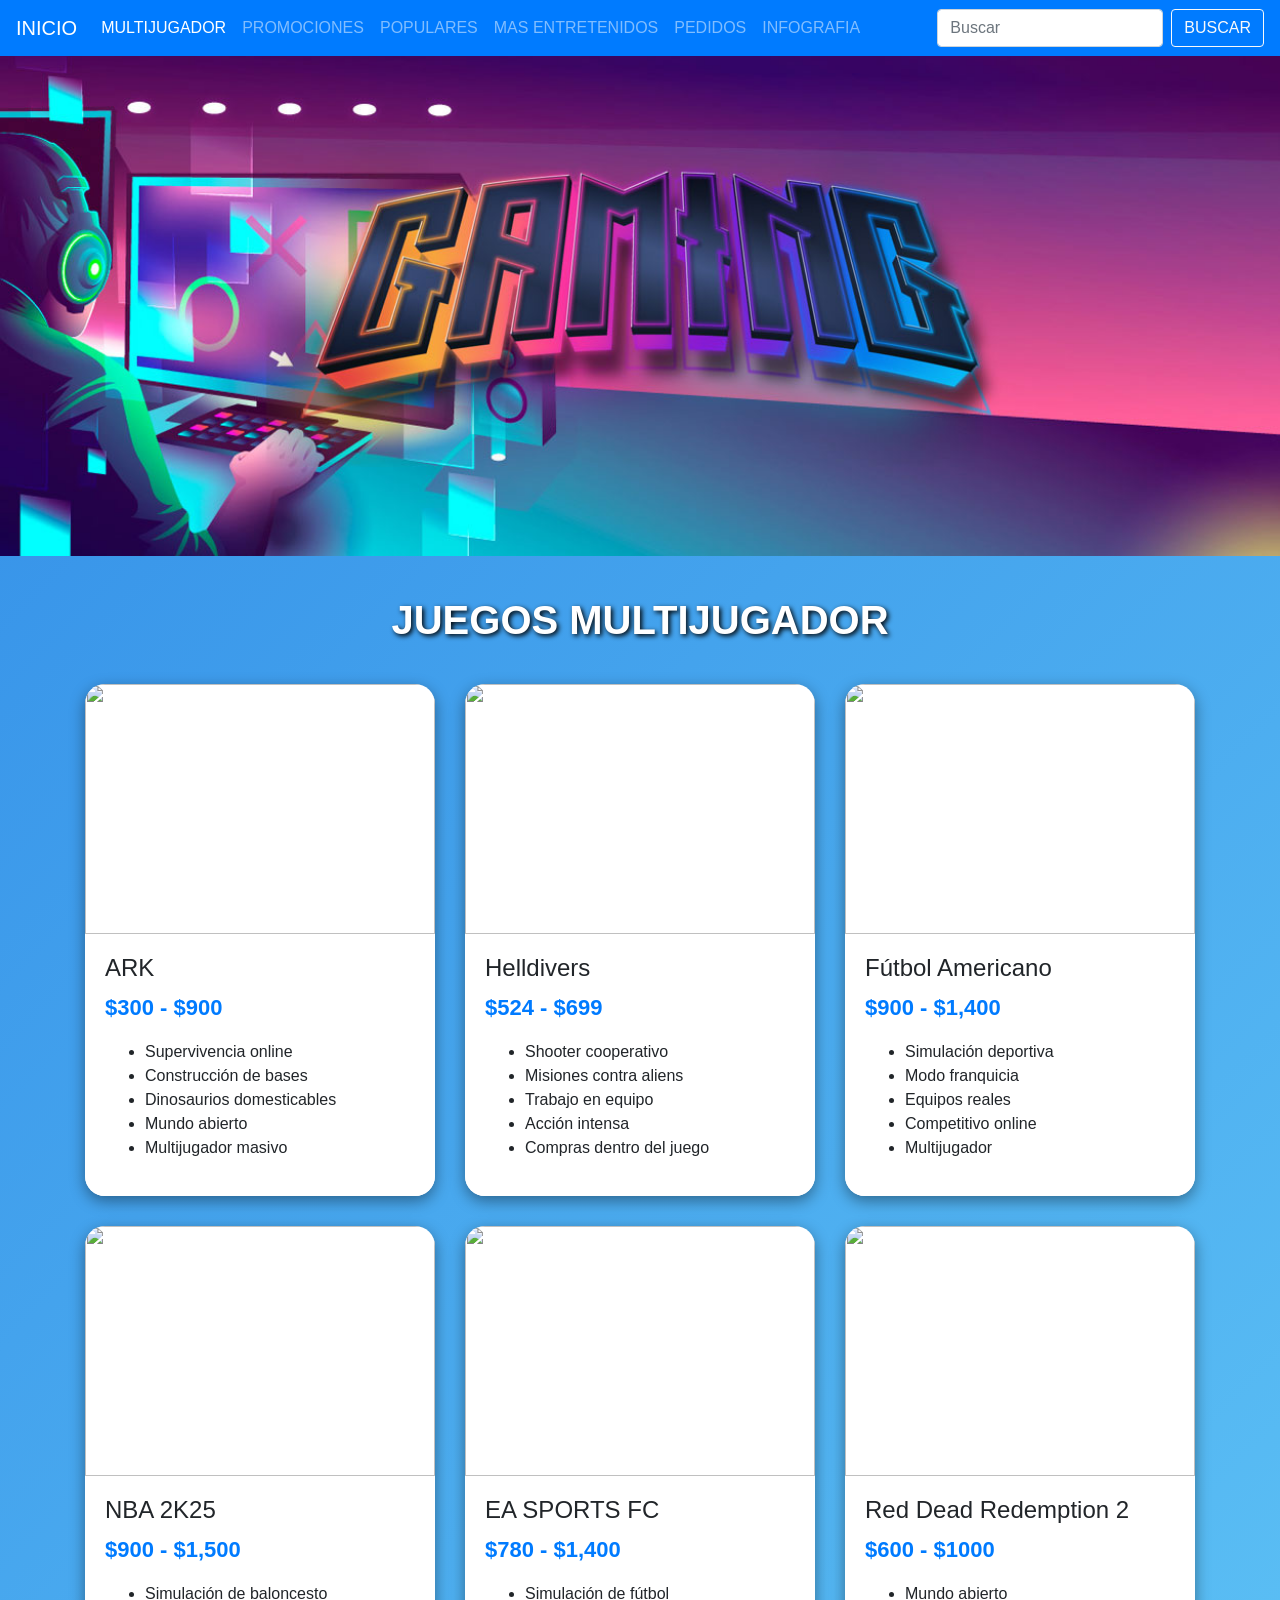
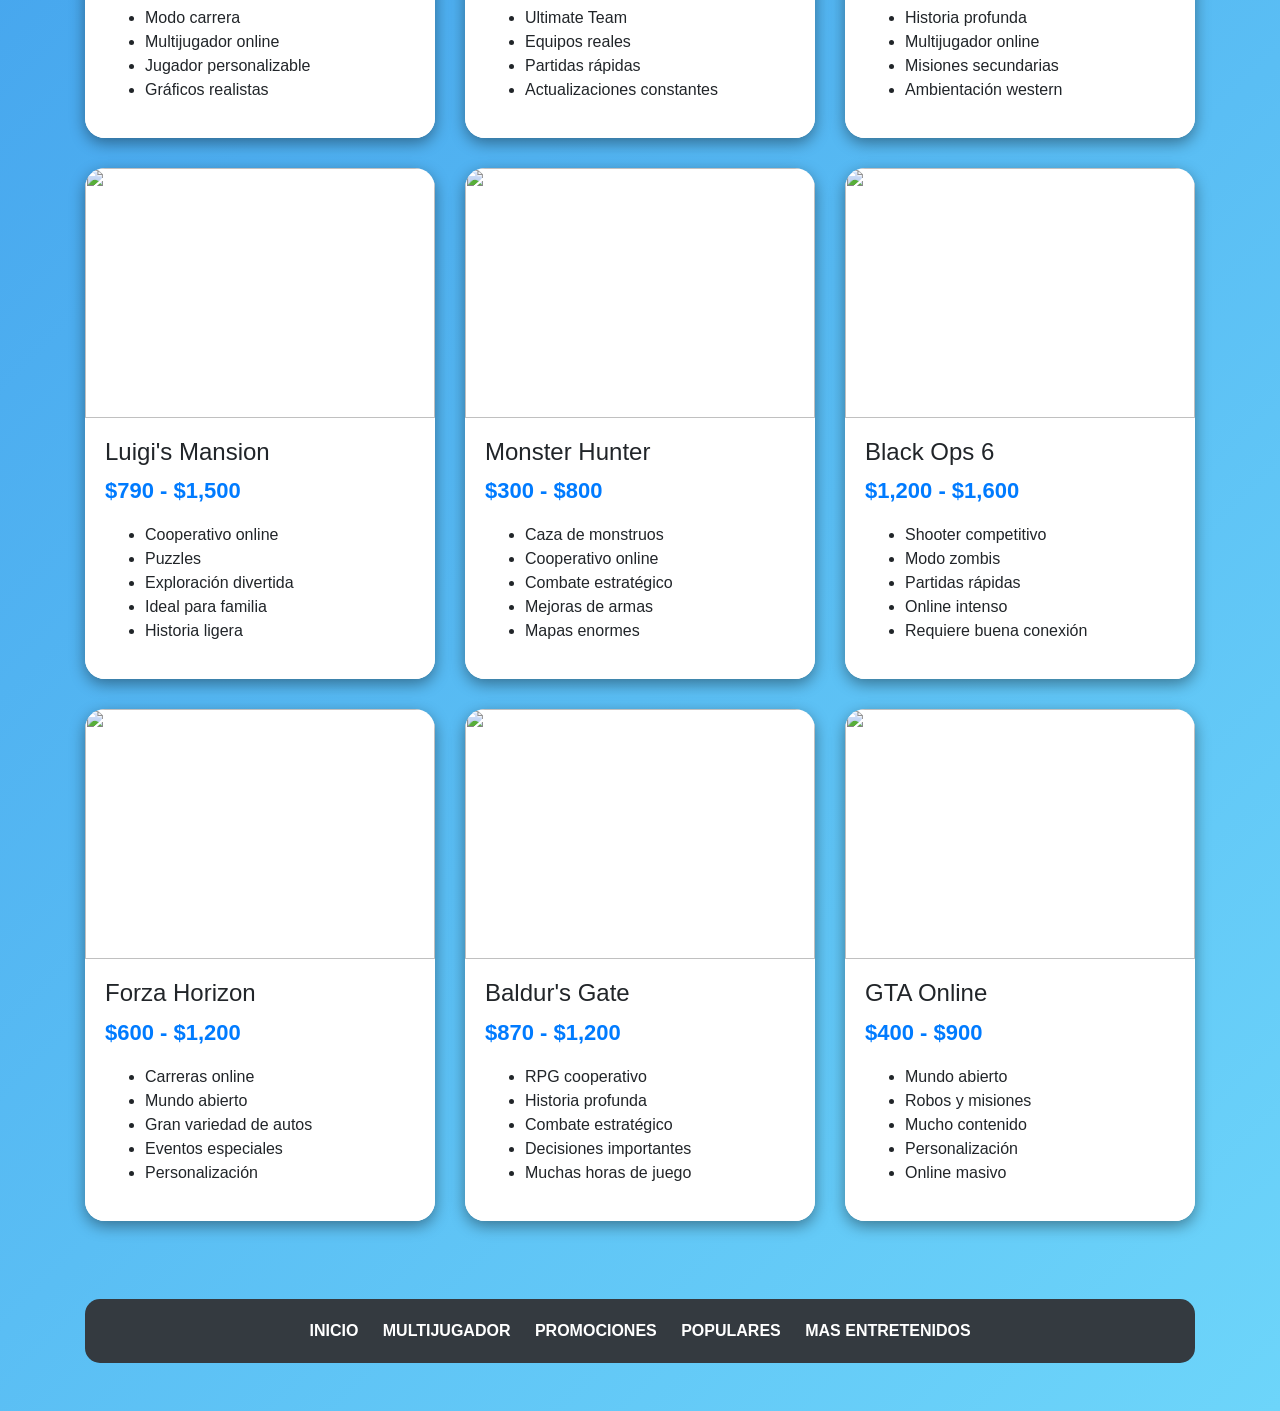
==== cejapag1.html @ 5e2e59d2 "Add files via upload" ====
<!DOCTYPE html>
<html lang="es">

<head>
    <meta charset="UTF-8">
    <meta name="viewport" content="width=device-width, initial-scale=1.0">

    <title>CEJAPAG1</title>

    <link rel="stylesheet" href="https://stackpath.bootstrapcdn.com/bootstrap/4.4.1/css/bootstrap.min.css">

    <style>
        body {
            background: linear-gradient(135deg, #318ce7, #6dd5fa);
            font-family: Arial, Helvetica, sans-serif;
        }

        /* PORTADA */
        .portada {
            width: 100%;
            height: 500px;
            object-fit: cover;
        }

        /* TITULOS */
        .titulo {
            text-align: center;
            color: white;
            font-weight: bold;
            margin: 40px 0;
            text-shadow: 2px 2px 5px black;
        }

        /* CARDS */
        .game-card {
            border: none;
            border-radius: 20px;
            overflow: hidden;
            margin-bottom: 30px;
            transition: 0.4s;
            box-shadow: 0px 5px 15px rgba(0, 0, 0, 0.4);
        }

        .game-card:hover {
            transform: translateY(-10px);
            box-shadow: 0px 10px 25px rgba(0, 0, 0, 0.6);
        }

        .game-card img {
            height: 250px;
            object-fit: cover;
        }

        .card-body {
            background: white;
        }

        .precio {
            color: #007bff;
            font-size: 22px;
            font-weight: bold;
        }

        /* FOOTER */
        .footer-links {
            background: #343a40;
            padding: 20px;
            border-radius: 15px;
        }

        .footer-links a {
            color: white;
            margin: 10px;
            font-weight: bold;
            text-decoration: none;
        }

        .footer-links a:hover {
            color: #00d9ff;
        }
    </style>

</head>

<body>

    <!-- NAVBAR -->
    <nav class="navbar navbar-expand-lg navbar-dark bg-primary">

        <a class="navbar-brand" href="index.html">INICIO</a>

        <button class="navbar-toggler" type="button" data-toggle="collapse"
            data-target="#navbarTogglerDemo02">

            <span class="navbar-toggler-icon"></span>

        </button>

        <div class="collapse navbar-collapse" id="navbarTogglerDemo02">

            <ul class="navbar-nav mr-auto">

                <li class="nav-item active">
                    <a class="nav-link" href="cejapag1.html">MULTIJUGADOR</a>
                </li>

                <li class="nav-item">
                    <a class="nav-link" href="cejapag2.html">PROMOCIONES</a>
                </li>

                <li class="nav-item">
                    <a class="nav-link" href="cejapag3.html">POPULARES</a>
                </li>

                <li class="nav-item">
                    <a class="nav-link" href="cejapag4.html">MAS ENTRETENIDOS</a>
                </li>

                <li class="nav-item">
                    <a class="nav-link" href="Pedidos.html">PEDIDOS</a>
                </li>

                <li class="nav-item">
                    <a class="nav-link" href="practica 4 - biografia.html">INFOGRAFIA</a>
                </li>

            </ul>

            <form class="form-inline my-2 my-lg-0">

                <input class="form-control mr-sm-2" type="search" placeholder="Buscar">

                <button class="btn btn-outline-light" type="submit">
                    BUSCAR
                </button>

            </form>

        </div>

    </nav>

    <!-- PORTADA -->
    <img src="Imagenes/portadauno.jpg" class="portada">

    <!-- TITULO -->
    <h1 class="titulo">JUEGOS MULTIJUGADOR</h1>

    <!-- CONTENIDO -->
    <div class="container">

        <div class="row">

            <!-- ARK -->
            <div class="col-md-4">
                <div class="card game-card">

                    <img src="imagenes/ark.jpg" class="card-img-top">

                    <div class="card-body">

                        <h4>ARK</h4>

                        <p class="precio">$300 - $900</p>

                        <ul>
                            <li>Supervivencia online</li>
                            <li>Construcción de bases</li>
                            <li>Dinosaurios domesticables</li>
                            <li>Mundo abierto</li>
                            <li>Multijugador masivo</li>
                        </ul>

                    </div>

                </div>
            </div>

            <!-- HELLDIVERS -->
            <div class="col-md-4">
                <div class="card game-card">

                    <img src="imagenes/diver.jpg" class="card-img-top">

                    <div class="card-body">

                        <h4>Helldivers</h4>

                        <p class="precio">$524 - $699</p>

                        <ul>
                            <li>Shooter cooperativo</li>
                            <li>Misiones contra aliens</li>
                            <li>Trabajo en equipo</li>
                            <li>Acción intensa</li>
                            <li>Compras dentro del juego</li>
                        </ul>

                    </div>

                </div>
            </div>

            <!-- FUTBOL AMERICANO -->
            <div class="col-md-4">
                <div class="card game-card">

                    <img src="imagenes/americano.jpg" class="card-img-top">

                    <div class="card-body">

                        <h4>Fútbol Americano</h4>

                        <p class="precio">$900 - $1,400</p>

                        <ul>
                            <li>Simulación deportiva</li>
                            <li>Modo franquicia</li>
                            <li>Equipos reales</li>
                            <li>Competitivo online</li>
                            <li>Multijugador</li>
                        </ul>

                    </div>

                </div>
            </div>

            <!-- NBA -->
            <div class="col-md-4">
                <div class="card game-card">

                    <img src="imagenes/2k25.jpg" class="card-img-top">

                    <div class="card-body">

                        <h4>NBA 2K25</h4>

                        <p class="precio">$900 - $1,500</p>

                        <ul>
                            <li>Simulación de baloncesto</li>
                            <li>Modo carrera</li>
                            <li>Multijugador online</li>
                            <li>Jugador personalizable</li>
                            <li>Gráficos realistas</li>
                        </ul>

                    </div>

                </div>
            </div>

            <!-- FIFA -->
            <div class="col-md-4">
                <div class="card game-card">

                    <img src="imagenes/futbol.jpg" class="card-img-top">

                    <div class="card-body">

                        <h4>EA SPORTS FC</h4>

                        <p class="precio">$780 - $1,400</p>

                        <ul>
                            <li>Simulación de fútbol</li>
                            <li>Ultimate Team</li>
                            <li>Equipos reales</li>
                            <li>Partidas rápidas</li>
                            <li>Actualizaciones constantes</li>
                        </ul>

                    </div>

                </div>
            </div>

            <!-- RED DEAD -->
            <div class="col-md-4">
                <div class="card game-card">

                    <img src="imagenes/reddead.jpg" class="card-img-top">

                    <div class="card-body">

                        <h4>Red Dead Redemption 2</h4>

                        <p class="precio">$600 - $1000</p>

                        <ul>
                            <li>Mundo abierto</li>
                            <li>Historia profunda</li>
                            <li>Multijugador online</li>
                            <li>Misiones secundarias</li>
                            <li>Ambientación western</li>
                        </ul>

                    </div>

                </div>
            </div>

            <!-- LUIGI -->
            <div class="col-md-4">
                <div class="card game-card">

                    <img src="imagenes/luigi.jpg" class="card-img-top">

                    <div class="card-body">

                        <h4>Luigi's Mansion</h4>

                        <p class="precio">$790 - $1,500</p>

                        <ul>
                            <li>Cooperativo online</li>
                            <li>Puzzles</li>
                            <li>Exploración divertida</li>
                            <li>Ideal para familia</li>
                            <li>Historia ligera</li>
                        </ul>

                    </div>

                </div>
            </div>

            <!-- MONSTER -->
            <div class="col-md-4">
                <div class="card game-card">

                    <img src="imagenes/monster.jpg" class="card-img-top">

                    <div class="card-body">

                        <h4>Monster Hunter</h4>

                        <p class="precio">$300 - $800</p>

                        <ul>
                            <li>Caza de monstruos</li>
                            <li>Cooperativo online</li>
                            <li>Combate estratégico</li>
                            <li>Mejoras de armas</li>
                            <li>Mapas enormes</li>
                        </ul>

                    </div>

                </div>
            </div>

            <!-- BLACK OPS -->
            <div class="col-md-4">
                <div class="card game-card">

                    <img src="imagenes/black6.jpg" class="card-img-top">

                    <div class="card-body">

                        <h4>Black Ops 6</h4>

                        <p class="precio">$1,200 - $1,600</p>

                        <ul>
                            <li>Shooter competitivo</li>
                            <li>Modo zombis</li>
                            <li>Partidas rápidas</li>
                            <li>Online intenso</li>
                            <li>Requiere buena conexión</li>
                        </ul>

                    </div>

                </div>
            </div>

            <!-- FORZA -->
            <div class="col-md-4">
                <div class="card game-card">

                    <img src="imagenes/forza.jpg" class="card-img-top">

                    <div class="card-body">

                        <h4>Forza Horizon</h4>

                        <p class="precio">$600 - $1,200</p>

                        <ul>
                            <li>Carreras online</li>
                            <li>Mundo abierto</li>
                            <li>Gran variedad de autos</li>
                            <li>Eventos especiales</li>
                            <li>Personalización</li>
                        </ul>

                    </div>

                </div>
            </div>

            <!-- BALDUR -->
            <div class="col-md-4">
                <div class="card game-card">

                    <img src="imagenes/valdur.jpg" class="card-img-top">

                    <div class="card-body">

                        <h4>Baldur's Gate</h4>

                        <p class="precio">$870 - $1,200</p>

                        <ul>
                            <li>RPG cooperativo</li>
                            <li>Historia profunda</li>
                            <li>Combate estratégico</li>
                            <li>Decisiones importantes</li>
                            <li>Muchas horas de juego</li>
                        </ul>

                    </div>

                </div>
            </div>

            <!-- GTA -->
            <div class="col-md-4">
                <div class="card game-card">

                    <img src="imagenes/gta.jpg" class="card-img-top">

                    <div class="card-body">

                        <h4>GTA Online</h4>

                        <p class="precio">$400 - $900</p>

                        <ul>
                            <li>Mundo abierto</li>
                            <li>Robos y misiones</li>
                            <li>Mucho contenido</li>
                            <li>Personalización</li>
                            <li>Online masivo</li>
                        </ul>

                    </div>

                </div>
            </div>

        </div>

    </div>

    <!-- FOOTER -->
    <div class="container mt-5 mb-5">

        <div class="footer-links text-center">

            <a href="index.html">INICIO</a>
            <a href="cejapag1.html">MULTIJUGADOR</a>
            <a href="cejapag2.html">PROMOCIONES</a>
            <a href="cejapag3.html">POPULARES</a>
            <a href="cejapag4.html">MAS ENTRETENIDOS</a>

        </div>

    </div>

    <!-- SCRIPTS -->
    <script src="https://code.jquery.com/jquery-3.4.1.slim.min.js"></script>

    <script src="https://cdn.jsdelivr.net/npm/popper.js@1.16.0/dist/umd/popper.min.js"></script>

    <script src="https://stackpath.bootstrapcdn.com/bootstrap/4.4.1/js/bootstrap.min.js"></script>

</body>

</html>
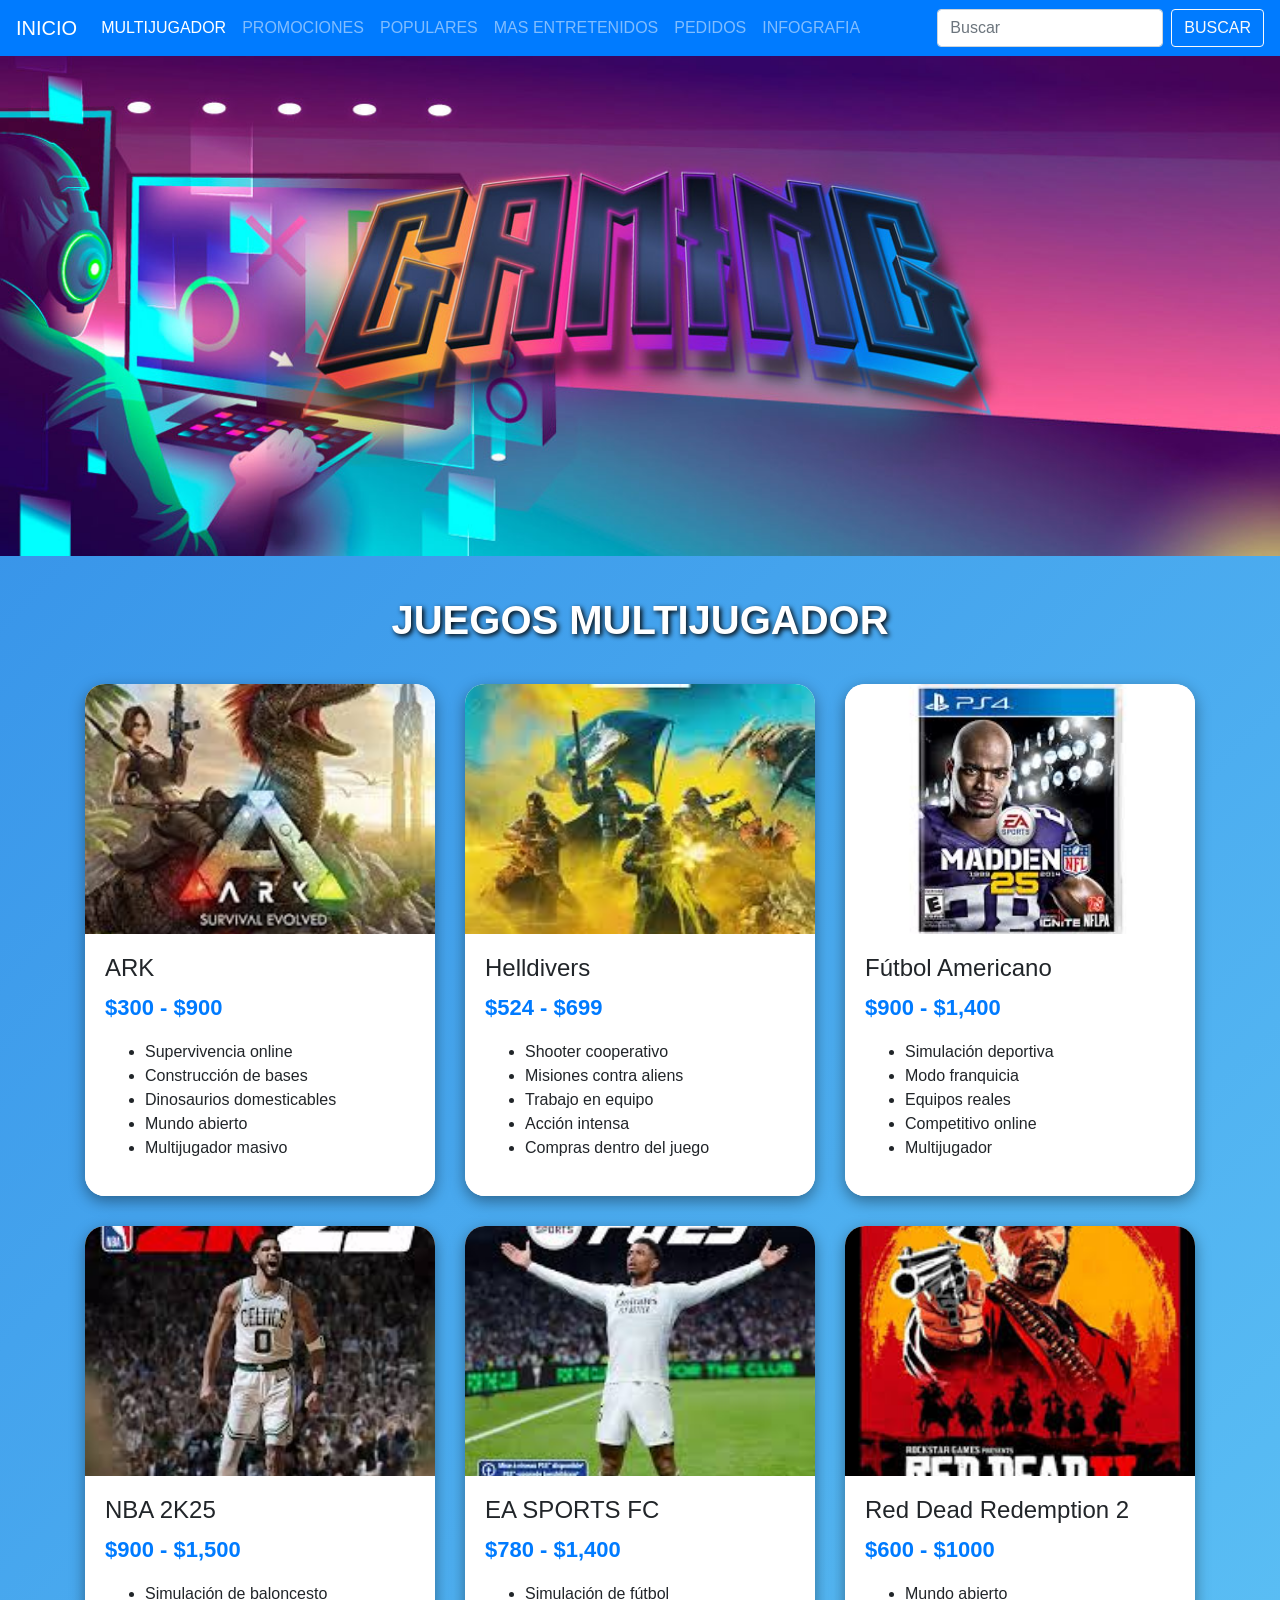
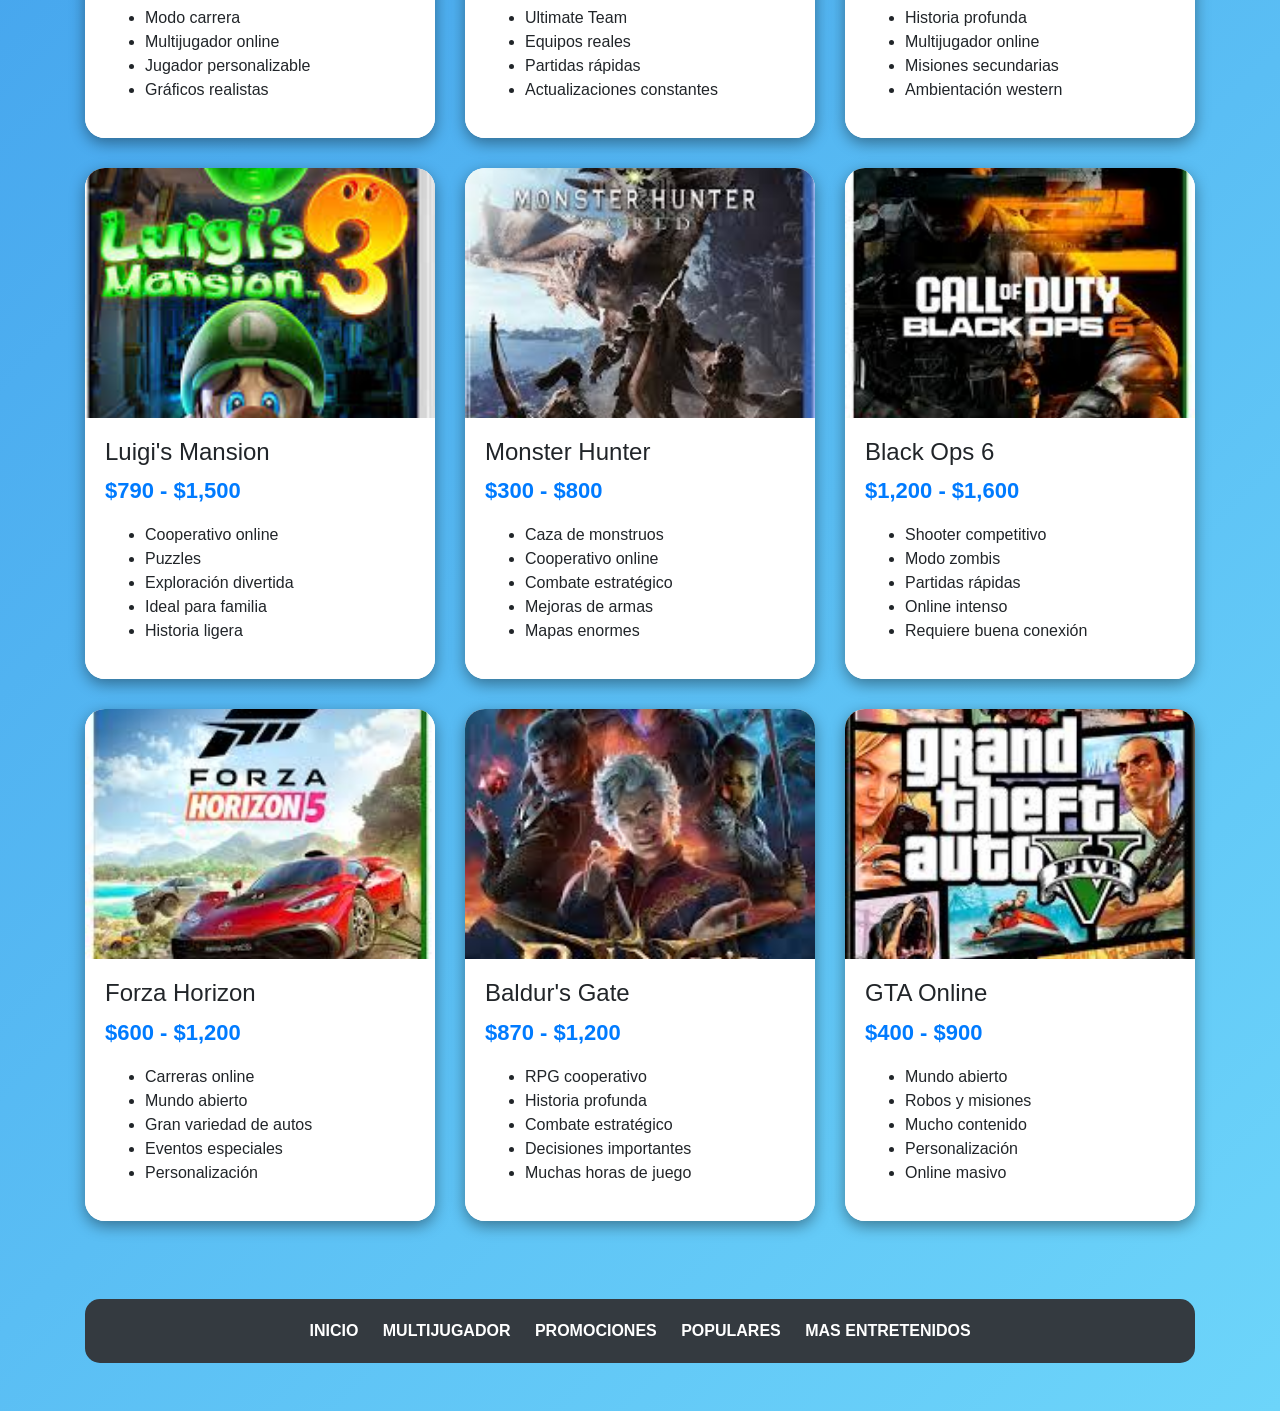
==== commit 8a703dfd: "Add files via upload" ====
--- a/cejapag1.html
+++ b/cejapag1.html
@@ -141,7 +141,7 @@
     </nav>
 
     <!-- PORTADA -->
-    <img src="Imagenes/portadauno.jpg" class="portada">
+    <img src="imagenes/portadauno.jpg" class="portada">
 
     <!-- TITULO -->
     <h1 class="titulo">JUEGOS MULTIJUGADOR</h1>
